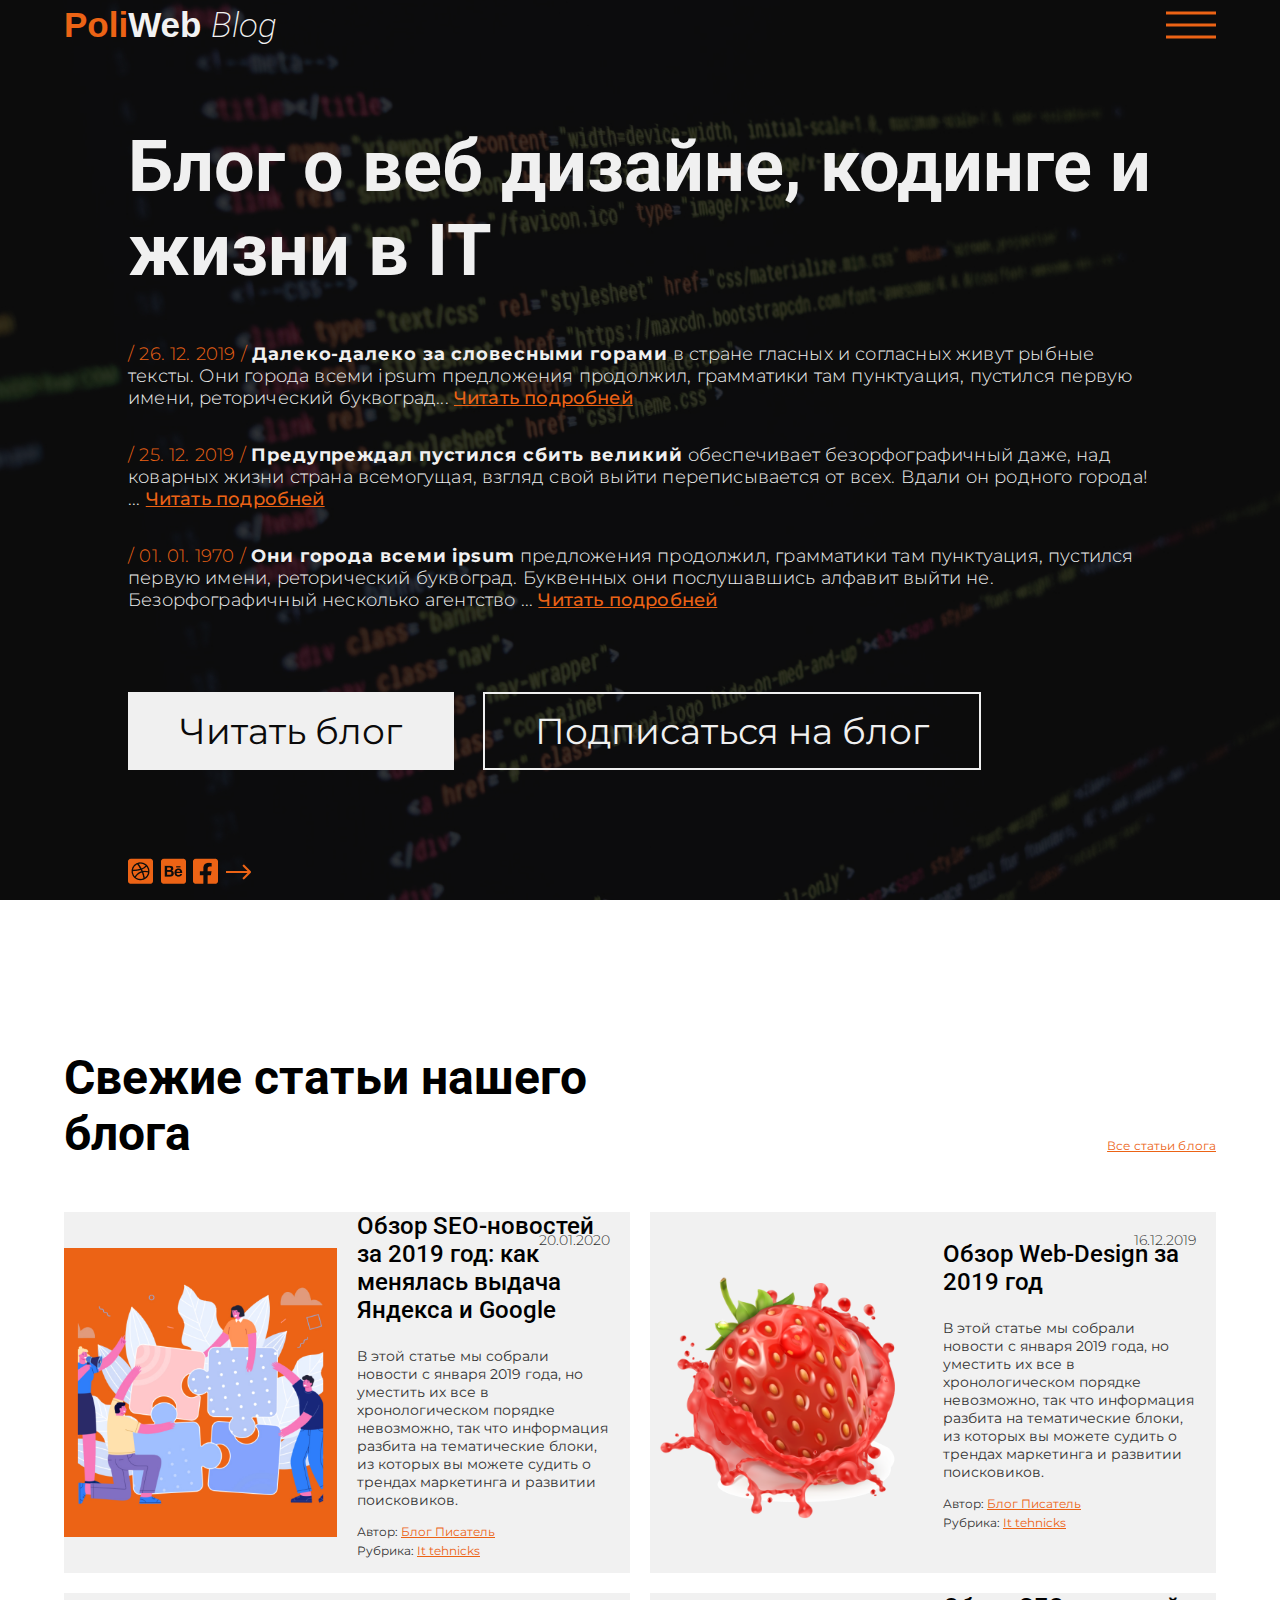
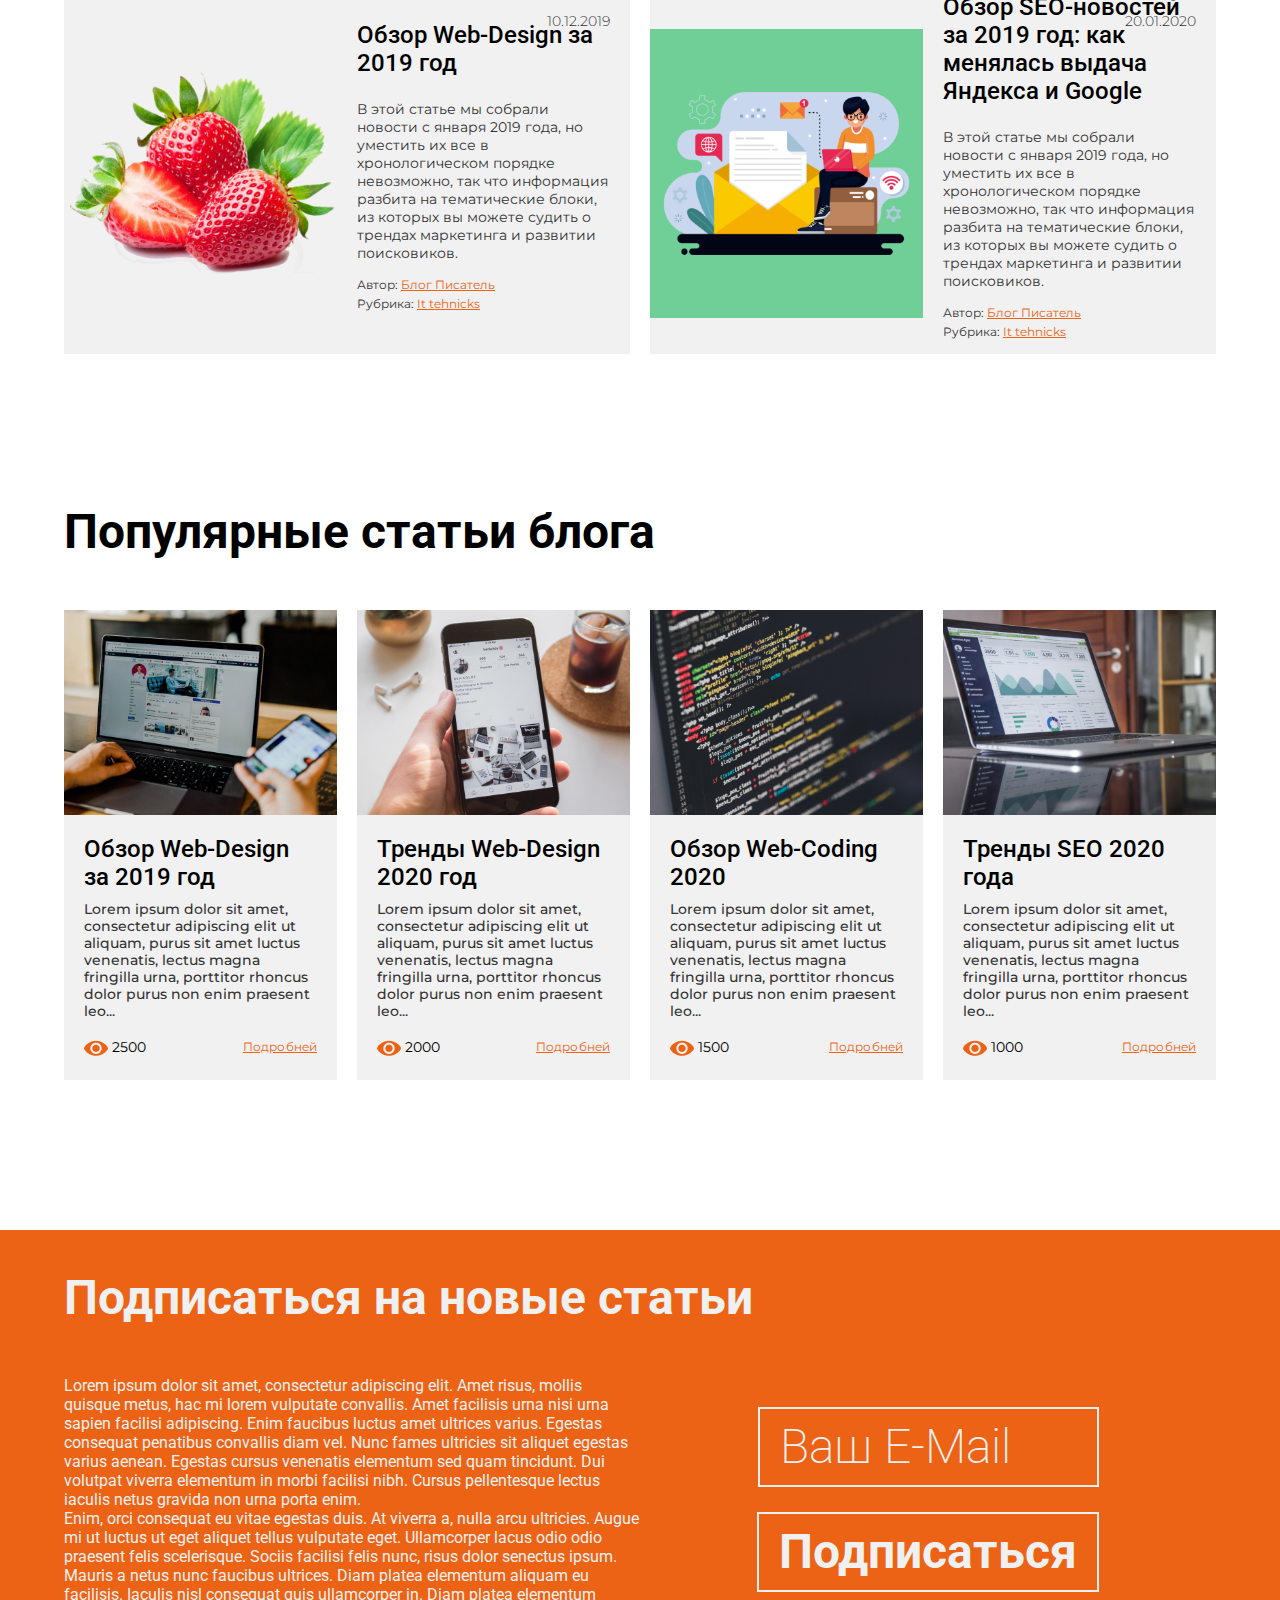
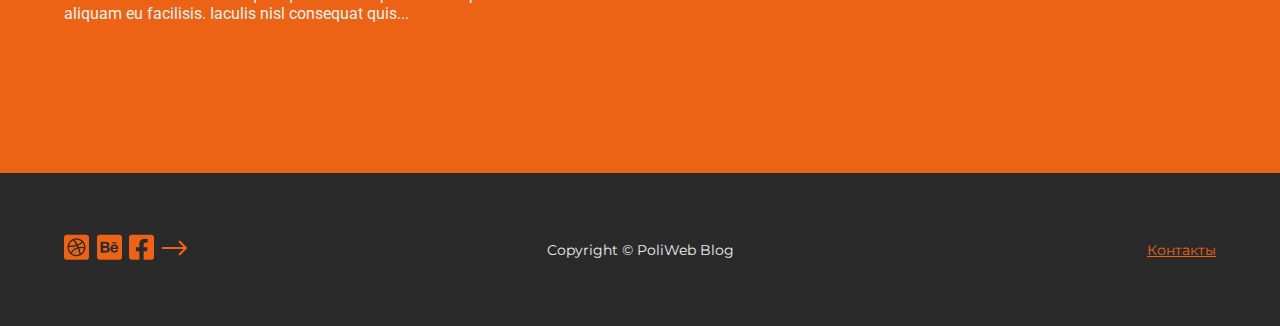
==== Blog-Template/index.html @ 5176bc22 "Добавлен проект Blog-Template" ====
<!DOCTYPE html>
<html lang="en">

<head>
	<meta charset="UTF-8">
	<meta name="viewport" content="width=device-width, initial-scale=1.0">
	<meta http-equiv="X-UA-Compatible" content="ie=edge">
	<link rel="stylesheet" href="css/style.css">
	<link href="https://fonts.googleapis.com/css?family=Roboto:100,100i,400,500&display=swap" rel="stylesheet">
	<link href="https://fonts.googleapis.com/css?family=Montserrat:400,500&display=swap" rel="stylesheet">
	<title>Document</title>
</head>

<body>
	<header>
		<div class="top-bar">
			<a href="/" class="logo">
				Poli<spun class="logo-spun">Web</spun>
				<spun class="spun-little">Blog</spun>
			</a>
			<div class="burger-menu">
				<a href="" class="burger-menu-button">
					<spun class="burger-menu-lines"></spun>
				</a>
				<nav class="burger-menu-nav">
					<a href="#" class="burger-menu-link">Секция 1</a>
					<a href="#" class="burger-menu-link">Секция 2</a>
					<a href="#" class="burger-menu-link">Секция 3</a>
					<a href="#" class="burger-menu-link">Секция 4</a>
				</nav>
				<div class="burger-menu-overlay"></div>
			</div>
		</div>
		<section class="section-header">
			<article class="content">
				<h1>Блог о веб дизайне, кодинге и жизни в IT</h1>
				<p>
					<spun class="post-date">/ 26. 12. 2019 /</spun>
					<spun class="text-title">Далеко-далеко за словесными горами</spun> в стране гласных и согласных
					живут рыбные
					тексты. Они города всеми ipsum предложения продолжил, грамматики там пунктуация, пустился первую
					имени, реторический буквоград... <a href="" class="link">Читать подробней</a>
				</p>
				<p>
					<spun class="post-date">/ 25. 12. 2019 /</spun>
					<spun class="text-title">Предупреждал пустился сбить великий</spun> обеспечивает безорфографичный
					даже, над
					коварных жизни страна всемогущая, взгляд свой выйти переписывается от всех. Вдали он родного города!
					... <a href="" class="link">Читать подробней</a>
				</p>
				<p>
					<spun class="post-date">/ 01. 01. 1970 /</spun>
					<spun class="text-title">Они города всеми ipsum</spun> предложения продолжил, грамматики там
					пунктуация, пустился
					первую имени, реторический буквоград. Буквенных они послушавшись алфавит выйти не. Безорфографичный
					несколько агентство ... <a href="" class="link">Читать подробней</a>
				</p>
				<div class="marg-t-98 button-block">
					<a href="" class="button-bg-w button-text-b marg-r-25">Читать блог</a>
					<a href="" class="button button-text-w">Подписаться на блог</a>
				</div>
			</article>
		</section>
		<div class="abs">
			<div class="down">
				<div class="soc">
					<ul>
						<li><a href=""><img src="img/dribbble.png"></a></li>
						<li><a href=""><img src="img/behan.png"></a></li>
						<li><a href=""><img src="img/facebook.png"></a></li>
						<li><a href=""><img src="img/arrow.png"></a></li>
					</ul>
				</div>
				<div class="arrow-down" id="arrow-down">
					<a href="#start"><img src="/img/arrow-down.png" alt=""></a>
				</div>
			</div>
		</div>
		<div class="header-mask"></div>
	</header>
	<section class="offset-150">
		<div id="start"></div>
		<div class="section-title">
			<h2>Свежие статьи нашего блога</h2>
			<span class=""><a href="" class="text-link-12px">Все статьи
					блога</a></span>
		</div>
		<article class="article-block">
			<div class="block">
				<div class="block-foto"><img src="img/Images/foto1.jpg" alt=""></div>
				<div class="block-text">
					<h3>Обзор SEO-новостей за 2019 год: как менялась выдача Яндекса и Google</h3>
					<p>В этой статье мы собрали новости с января 2019 года, но уместить их все в хронологическом порядке
						невозможно, так что информация разбита на тематические блоки, из которых вы можете судить о
						трендах маркетинга и развитии поисковиков.</p>
					<p>
						<span>Автор: <a href="">Блог Писатель</a></span><br>
						<span>Рубрика: <a href="">It tehnicks</a></span>
					</p>

				</div>
				<div class="block-date">20.01.2020</div>
			</div>
			<div class="block">
				<div class="block-foto"><img src="img/Images/foto2.png" alt=""></div>
				<div class="block-text">
					<h3>Обзор Web-Design за 2019 год</h3>
					<p>В этой статье мы собрали новости с января 2019 года, но уместить их все в хронологическом порядке
						невозможно, так что информация разбита на тематические блоки, из которых вы можете судить о
						трендах маркетинга и развитии поисковиков.</p>
					<p>
						<span>Автор: <a href="">Блог Писатель</a></span><br>
						<span>Рубрика: <a href="">It tehnicks</a></span>
					</p>

				</div>
				<div class="block-date">16.12.2019</div>
			</div>
			<div class="block">
				<div class="block-foto"><img src="img/Images/foto3.png" alt=""></div>
				<div class="block-text">
					<h3>Обзор Web-Design за 2019 год</h3>
					<p>В этой статье мы собрали новости с января 2019 года, но уместить их все в хронологическом порядке
						невозможно, так что информация разбита на тематические блоки, из которых вы можете судить о
						трендах маркетинга и развитии поисковиков.</p>
					<p>
						<span>Автор: <a href="">Блог Писатель</a></span><br>
						<span>Рубрика: <a href="">It tehnicks</a></span>
					</p>

				</div>
				<div class="block-date">10.12.2019</div>
			</div>
			<div class="block">
				<div class="block-foto"><img src="img/Images/foto4.jpg" alt=""></div>
				<div class="block-text">
					<h3>Обзор SEO-новостей за 2019 год: как менялась выдача Яндекса и Google</h3>
					<p>В этой статье мы собрали новости с января 2019 года, но уместить их все в хронологическом порядке
						невозможно, так что информация разбита на тематические блоки, из которых вы можете судить о
						трендах маркетинга и развитии поисковиков.</p>
					<p>
						<span>Автор: <a href="">Блог Писатель</a></span><br>
						<span>Рубрика: <a href="">It tehnicks</a></span>
					</p>

				</div>
				<div class="block-date">20.01.2020</div>
			</div>
		</article>
	</section>
	<section class="offset-150">
		<h2 class="title-h2">Популярные статьи блога</h2>
		<article class="block-4col ">
			<div class="bg-gray">
				<div class="block-4col-foto">
					<img src="img/Images/pop_foto1.jpg" alt="">
				</div>
				<div class="block-4col-text">
					<h3>Обзор Web-Design за 2019 год</h3>
					<p>Lorem ipsum dolor sit amet, consectetur adipiscing elit ut aliquam, purus sit amet luctus
						venenatis, lectus magna fringilla urna, porttitor rhoncus dolor purus non enim praesent leo...
					</p>
					<div class="block-4col-footer">
						<span class="left">
							<img src="img/el_eye-open.png" alt=""> <span class="text">2500</span>
						</span>
						<span class="right">
							<a href="">Подробней</a>
						</span>
					</div>
				</div>
			</div>
			<div class="bg-gray">
				<div class="block-4col-foto">
					<img src="img/Images/pop_foto2.jpg" alt="">
				</div>
				<div class="block-4col-text">
					<h3>Тренды Web-Design 2020 год</h3>
					<p>Lorem ipsum dolor sit amet, consectetur adipiscing elit ut aliquam, purus sit amet luctus
						venenatis, lectus magna fringilla urna, porttitor rhoncus dolor purus non enim praesent leo...
					</p>
					<div class="block-4col-footer">
						<span class="left">
							<img src="img/el_eye-open.png" alt=""> <span class="text">2000</span>
						</span>
						<span class="right">
							<a href="">Подробней</a>
						</span>
					</div>
				</div>
			</div>
			<div class="bg-gray">
				<div class="block-4col-foto">
					<img src="img/Images/pop_foto3.jpg" alt="">
				</div>
				<div class="block-4col-text">
					<h3>Обзор Web-Coding 2020</h3>
					<p>Lorem ipsum dolor sit amet, consectetur adipiscing elit ut aliquam, purus sit amet luctus
						venenatis, lectus magna fringilla urna, porttitor rhoncus dolor purus non enim praesent leo...
					</p>
					<div class="block-4col-footer">
						<span class="left">
							<img src="img/el_eye-open.png" alt=""> <span class="text">1500</span>
						</span>
						<span class="right">
							<a href="">Подробней</a>
						</span>
					</div>
				</div>
			</div>
			<div class="bg-gray">
				<div class="block-4col-foto">
					<img src="img/Images/pop_foto4.jpg" alt="">
				</div>
				<div class="block-4col-text">
					<h3>Тренды SEO 2020 года</h3>
					<p>Lorem ipsum dolor sit amet, consectetur adipiscing elit ut aliquam, purus sit amet luctus
						venenatis, lectus magna fringilla urna, porttitor rhoncus dolor purus non enim praesent leo...
					</p>
					<div class="block-4col-footer">
						<span class="left">
							<img src="img/el_eye-open.png" alt=""> <span class="text">1000</span>
						</span>
						<span class="right">
							<a href="">Подробней</a>
						</span>
					</div>
				</div>
			</div>

		</article>
	</section>
	<section class="offset-150"></section>
	<div class="subscription">
		<h2 class="title-h2">Подписаться на новые статьи </h2>
		<div class="block-2col">
			<div class="left">
				<p>Lorem ipsum dolor sit amet, consectetur adipiscing elit. Amet risus, mollis quisque metus, hac mi
					lorem vulputate convallis. Amet facilisis urna nisi urna sapien facilisi adipiscing. Enim faucibus
					luctus amet ultrices varius. Egestas consequat penatibus convallis diam vel. Nunc fames ultricies
					sit aliquet egestas varius aenean. Egestas cursus venenatis elementum sed quam tincidunt. Dui
					volutpat viverra elementum in morbi facilisi nibh. Cursus pellentesque lectus iaculis netus gravida
					non urna porta enim.</p>
				<p>Enim, orci consequat eu vitae egestas duis. At viverra a, nulla arcu ultricies. Augue mi ut luctus ut
					eget aliquet tellus vulputate eget. Ullamcorper lacus odio odio praesent felis scelerisque. Sociis
					facilisi felis nunc, risus dolor senectus ipsum. Mauris a netus nunc faucibus ultrices. Diam platea
					elementum aliquam eu facilisis. Iaculis nisl consequat quis ullamcorper in. Diam platea elementum
					aliquam eu facilisis. Iaculis nisl consequat quis...</p>
			</div>
			<div class="right">
				<form action="">
					<input class="input-mail" type="email" value="Ваш E-Mail"><br>
					<input class="input-button" type="button" value="Подписаться">
				</form>
			</div>
		</div>
	</div>
	<footer>
		<div class="footer-block">
			<div class="block1">
				<div class="soc">
					<ul>
						<li><a href=""><img src="img/dribbble.png"></a></li>
						<li><a href=""><img src="img/behan.png"></a></li>
						<li><a href=""><img src="img/facebook.png"></a></li>
						<li><a href=""><img src="img/arrow.png"></a></li>
					</ul>
				</div>
			</div>
			<div class="block2"><span>Copyright © PoliWeb Blog</span></div>
			<div class="block3"><a href="" class="text-link-14px">Контакты</a></div>
		</div>
	</footer>
	<script src='https://cdnjs.cloudflare.com/ajax/libs/jquery/3.3.1/jquery.min.js'></script>
	<script src='js/js.js'></script>
</body>

</html>
---- Blog-Template/css/style.css ----
* {
	padding: 0;
	margin: 0;
}
body {
	padding: 0;
	font-family: Roboto;
}
header {
	position: relative;
	height: 100vh;
	background-image: url('../img/BGraundBlok.jpg');
	background-color: #2e2e2e;
	background-size: cover;
}
section {
	position: relative;
	padding-left: 5%;
	padding-right: 5%;
}
article {
	position: relative;
}
.offset-150 {
	padding-top: 150px;
}
.text-right {
	text-align: right;
}
.text-link-12px {
	font-family: Montserrat;
	font-style: normal;
	font-weight: normal;
	font-size: 12px;
	line-height: 15px;
	/* identical to box height */
	letter-spacing: 0.01em;
	-webkit-text-decoration-line: underline;
	text-decoration-line: underline;
	color: #ec6315;
}
.section-header {
	position: relative;
	display: flex;
	height: 90vh;
	align-items: center;
	padding-left: 10%;
	padding-right: 10%;
	z-index: 10;
}
.section-header h1 {
	font-family: Roboto;
	font-style: normal;
	font-weight: bold;
	font-size: 72px;
	line-height: 84px;
	color: #f0f0f0;
	margin-bottom: 50px;
}
.content p {
	font-family: Montserrat;
	font-style: normal;
	font-weight: 300;
	font-size: 18px;
	line-height: 22px;
	letter-spacing: 0.01em;
	color: #f0f0f0;
	max-width: 1300px;
	margin-bottom: 35px;
}
.link {
	font-family: Montserrat;
	font-style: normal;
	font-weight: 500;
	font-size: 18px;
	line-height: 22px;
	-webkit-text-decoration-line: underline;
	text-decoration-line: underline;
	color: #ec6315;
	transition: 0.4s;
}
.link:hover {
	color: #ff9100;
	text-decoration: none;
}
.content p .post-date {
	color: #ec6315;
}
.content p .text-title {
	font-weight: bold;
	letter-spacing: 0.05em;
}
.bg-gray {
	background-color: #f1f1f1;
}
.button {
	padding: 15px 50px;
	border: 2px solid #f0f0f0;
	box-sizing: border-box;
	transition: 0.4s;
}
.button:hover {
	opacity: 0.5;
}
.button-bg-w {
	padding: 15px 50px;
	border: 2px solid #f0f0f0;
	background-color: #f0f0f0;
	transition: 0.4s;
}
.button-bg-w:hover {
	background-color: rgba(250, 250, 250, 0.5);
}
.button-text-b {
	font-family: Montserrat;
	font-style: normal;
	font-weight: normal;
	font-size: 36px;
	line-height: 44px;
	text-decoration: none;
	/* identical to box height */
	color: #0a0a0a;
	flex: none;
	order: 0;
	align-self: center;
	margin: 10px 0px;
}
.button-text-w {
	font-family: Montserrat;
	font-style: normal;
	font-weight: normal;
	font-size: 36px;
	line-height: 44px;
	text-decoration: none;
	/* identical to box height */
	color: #f0f0f0;
	flex: none;
	order: 0;
	align-self: center;
	margin: 10px 0px;
}
.marg-r-25 {
	margin-right: 25px;
}
.marg-t-98 {
	margin-top: 98px;
}
.button-block {
	position: relative;
	min-height: 74px;
}
.abs {
	position: absolute;
	width: 100%;
	bottom: 10px;
	z-index: 15;
}
.down {
	display: grid;
	grid-template-columns: 1fr 3fr;
}
.arrow-down {
	padding-left: 30%;
}
.soc {
	width: 130px;
	padding-left: 40%;
}
.soc ul {
	display: grid;
	grid-template-columns: 1fr 1fr 1fr 1fr;
	list-style-type: none;
	margin-left: 0; /* Отступ слева в браузере IE и Opera */
	padding-left: 0; /* Отступ слева в браузере Firefox, Safari, Chrome */
}
a img {
	transition: 0.4s;
}
a img:hover {
	opacity: 0.5;
}
.soc li {
	list-style-type: none; /* Убираем маркеры */
}
.header-mask {
	position: absolute;
	top: 0;
	width: 100%;
	height: 100%;
	background-color: rgba(0, 0, 0, 0.4);
}
.top-bar {
	position: relative;
	padding-left: 5%;
	padding-right: 5%;
	z-index: 20;
}
.logo {
	text-decoration: none;
}
.logo-spun {
	color: #f2f2f2;
}
.spun-little {
	font-family: Roboto;
	font-style: italic;
	font-weight: 200;
	font-size: 35px;
	line-height: 41px;
	color: #f2f2f2;
}
.logo {
	font-family: Arial;
	font-style: normal;
	font-weight: 900;
	font-size: 35px;
	line-height: 49px;
	color: #ec6315;
}
.burger-menu-button {
	position: fixed;
	top: 0px;
	right: 5%;
	z-index: 30;
	width: 50px;
	height: 50px;
	transition: 0.4s;
}
.burger-menu-button:hover .burger-menu_lines {
	-webkit-filter: brightness(0.7);
	filter: brightness(0.7);
}
.burger-menu-button:hover {
	opacity: 0.6;
}
.burger-menu-active .burger-menu-button:hover {
	background-color: #da5e17;
}
.burger-menu-lines::before,
.burger-menu-lines::after,
.burger-menu-lines {
	position: absolute;
	width: 50px;
	height: 3px;
	background-color: #ec6315;
	transition: 0.4s;
}
.burger-menu-lines {
	top: 50%;
	left: 50%;
	transform: translate(-50%, -50%);
}
.burger-menu-lines::before {
	content: '';
	top: -12px;
}
.burger-menu-lines::after {
	content: '';
	top: 12px;
}
.burger-menu-active .burger-menu-lines {
	background-color: transparent;
}
.burger-menu-active .burger-menu-lines::before {
	top: 0;
	background-color: #f0f0f0;
	transform: rotate(45deg);
}
.burger-menu-active .burger-menu-lines::after {
	top: 0;
	background-color: #f0f0f0;
	transform: rotate(-45deg);
}
.burger-menu-nav {
	padding-top: 120px;
	position: fixed;
	top: 0;
	z-index: 20;
	display: flex;
	flex-flow: column;
	height: 100%;
	background-color: #ec6315;
	overflow-y: auto;
	right: -100%;
	transition: 0.8s;
}
.burger-menu-active .burger-menu-nav {
	right: 0;
	transition: 0.4s;
}
.burger-menu-link {
	padding: 18px 100px;
	font-family: 'Roboto', sans-serif;
	font-size: 18px;
	text-decoration: none;
	text-transform: uppercase;
	letter-spacing: 5px;
	font-weight: 400;
	color: #f0f0f0;
	border-bottom: 1px solid #fff;
}
.burger-menu-link:first-child {
	border-top: 1px solid #fff;
}
.burger-menu-link:hover {
	-webkit-filter: brightness(0.9);
	filter: brightness(0.9);
}
.burger-menu-overlay {
	display: none;
	position: fixed;
	top: 0;
	left: 0;
	width: 100vw;
	height: 100vh;
	z-index: 10;
}
.burger-menu-active .burger-menu-overlay {
	display: block;
	background-color: rgba(0, 0, 0, 0.5);
}
.article-block {
	display: grid;
	grid-template-columns: 1fr 1fr;
	grid-gap: 20px;
}
.section-title {
	display: grid;
	grid-template-columns: 1fr 1fr;
	align-items: flex-end;
	margin-bottom: 50px;
}
.section-title h2 {
	font-family: Roboto;
	font-style: normal;
	font-weight: bold;
	font-size: 48px;
	line-height: 56px;
	text-align: left;
}
.title-h2 {
	font-family: Roboto;
	font-style: normal;
	font-weight: bold;
	font-size: 48px;
	line-height: 56px;
	text-align: left;
	margin-bottom: 50px;
}
.section-title span {
	text-align: right;
	line-height: 35px;
}
.block {
	position: relative;
	display: grid;
	grid-template-columns: 1fr 1fr;
	align-items: center;
	grid-gap: 20px;
	background-color: #f1f1f1;
}
.block-foto {
	display: block;
	margin: 0 auto;
}
.block-foto img {
	display: block;
	width: 100%;
}
.block-date {
	position: absolute;
	font-family: Montserrat;
	font-style: normal;
	font-weight: 300;
	font-size: 14px;
	line-height: 17px;
	right: 20px;
	top: 20px;
	color: #333;
}
.block-text {
	padding-right: 20px;
	font-family: Montserrat;
	font-style: normal;
	font-weight: normal;
	font-size: 14px;
	line-height: 18px;
	color: #333;
}
.block-text h3 {
	font-family: Roboto;
	font-style: normal;
	font-weight: 500;
	font-size: 24px;
	line-height: 28px;
	color: #000;
	margin-bottom: 23px;
}
.block-text p {
	margin-bottom: 13px;
}
.block-text span {
	font-size: 12px;
}
.block-text a {
	color: #ec6315;
	transition: 0.4s;
}
.block-text a:hover {
	color: #ff9100;
	text-decoration: none;
}
.block-4col {
	display: grid;
	grid-template-columns: repeat(4, 1fr);
	grid-gap: 20px;
}
.block-4col-foto img {
	display: block;
	width: 100%;
}
.block-4col-text {
	padding: 20px;
}
.block-4col-text h3 {
	font-family: Roboto;
	font-style: normal;
	font-weight: 500;
	font-size: 24px;
	line-height: 28px;
	color: #000;
	margin-bottom: 10px;
}
.block-4col-text p {
	font-family: Montserrat;
	font-style: normal;
	font-weight: 500;
	font-size: 14px;
	line-height: 17px;
	color: #333;
	margin-bottom: 16px;
}
.block-4col-footer {
	display: grid;
	grid-template-columns: 1fr 1fr;
}
.block-4col-footer img {
	vertical-align: middle;
}
.block-4col-footer .left {
	text-align: left;
}
.block-4col-footer .left .text {
	font-family: Montserrat;
	font-style: normal;
	font-weight: normal;
	font-size: 14px;
	line-height: 18px;
	padding-top: 5px;
}
.block-4col-footer .right {
	text-align: right;
}
.block-4col-footer .right a {
	font-family: Montserrat;
	font-style: normal;
	font-weight: normal;
	font-size: 12px;
	line-height: 15px;
	/* identical to box height */
	letter-spacing: 0.01em;
	-webkit-text-decoration-line: underline;
	text-decoration-line: underline;
	color: #ec6315;
	transition: 0.4s;
}
.block-4col-footer .right a:hover {
	color: #ff9100;
	text-decoration: none;
}
/*
 * БЛок subscription
 */
.subscription {
	background-color: #ec6315;
	color: #f0f0f0;
	padding-left: 5%;
	padding-right: 5%;
	padding-top: 40px;
	padding-bottom: 150px;
}
.block-2col {
	display: grid;
	grid-template-columns: 1fr 1fr;
	align-items: center;
}
.block-2col .right {
	text-align: center;
}
.input-mail {
	font-family: Roboto;
	font-style: normal;
	font-weight: 200;
	font-size: 48px;
	line-height: 56px;
	background-color: #ec6315;
	color: #f0f0f0;
	padding: 10px 20px;
	max-width: 297px;
	border: solid 2px #f0f0f0;
	margin-bottom: 25px;
}
.input-button {
	font-family: Roboto;
	background-color: #ec6315;
	font-style: normal;
	font-weight: bold;
	font-size: 48px;
	line-height: 56px;
	color: #f0f0f0;
	padding: 10px 20px;
	border: solid 2px #f0f0f0;
	cursor: pointer;
	transition: 0.4s;
}
.input-button:hover {
	opacity: 0.5;
}
/*
 * Настройка подвала сайта FOOTER
 */
footer {
	background-color: #2b2a2a;
	padding: 60px 5%;
}
.footer-block {
	display: grid;
	grid-template-columns: repeat(3, 1fr);
	align-items: center;
}
.block1 .soc {
	padding-left: 0;
}
.text-link-14px {
	font-family: Montserrat;
	font-style: normal;
	font-weight: normal;
	font-size: 14px;
	line-height: 17px;
	/* identical to box height */
	-webkit-text-decoration-line: underline;
	text-decoration-line: underline;
	color: #ec6315;
}
.block2 {
	text-align: center;
}
.block2 span {
	font-family: Montserrat;
	font-style: normal;
	font-weight: normal;
	font-size: 14px;
	line-height: 18px;
	color: #f0f0f0;
}
.block3 {
	text-align: right;
}
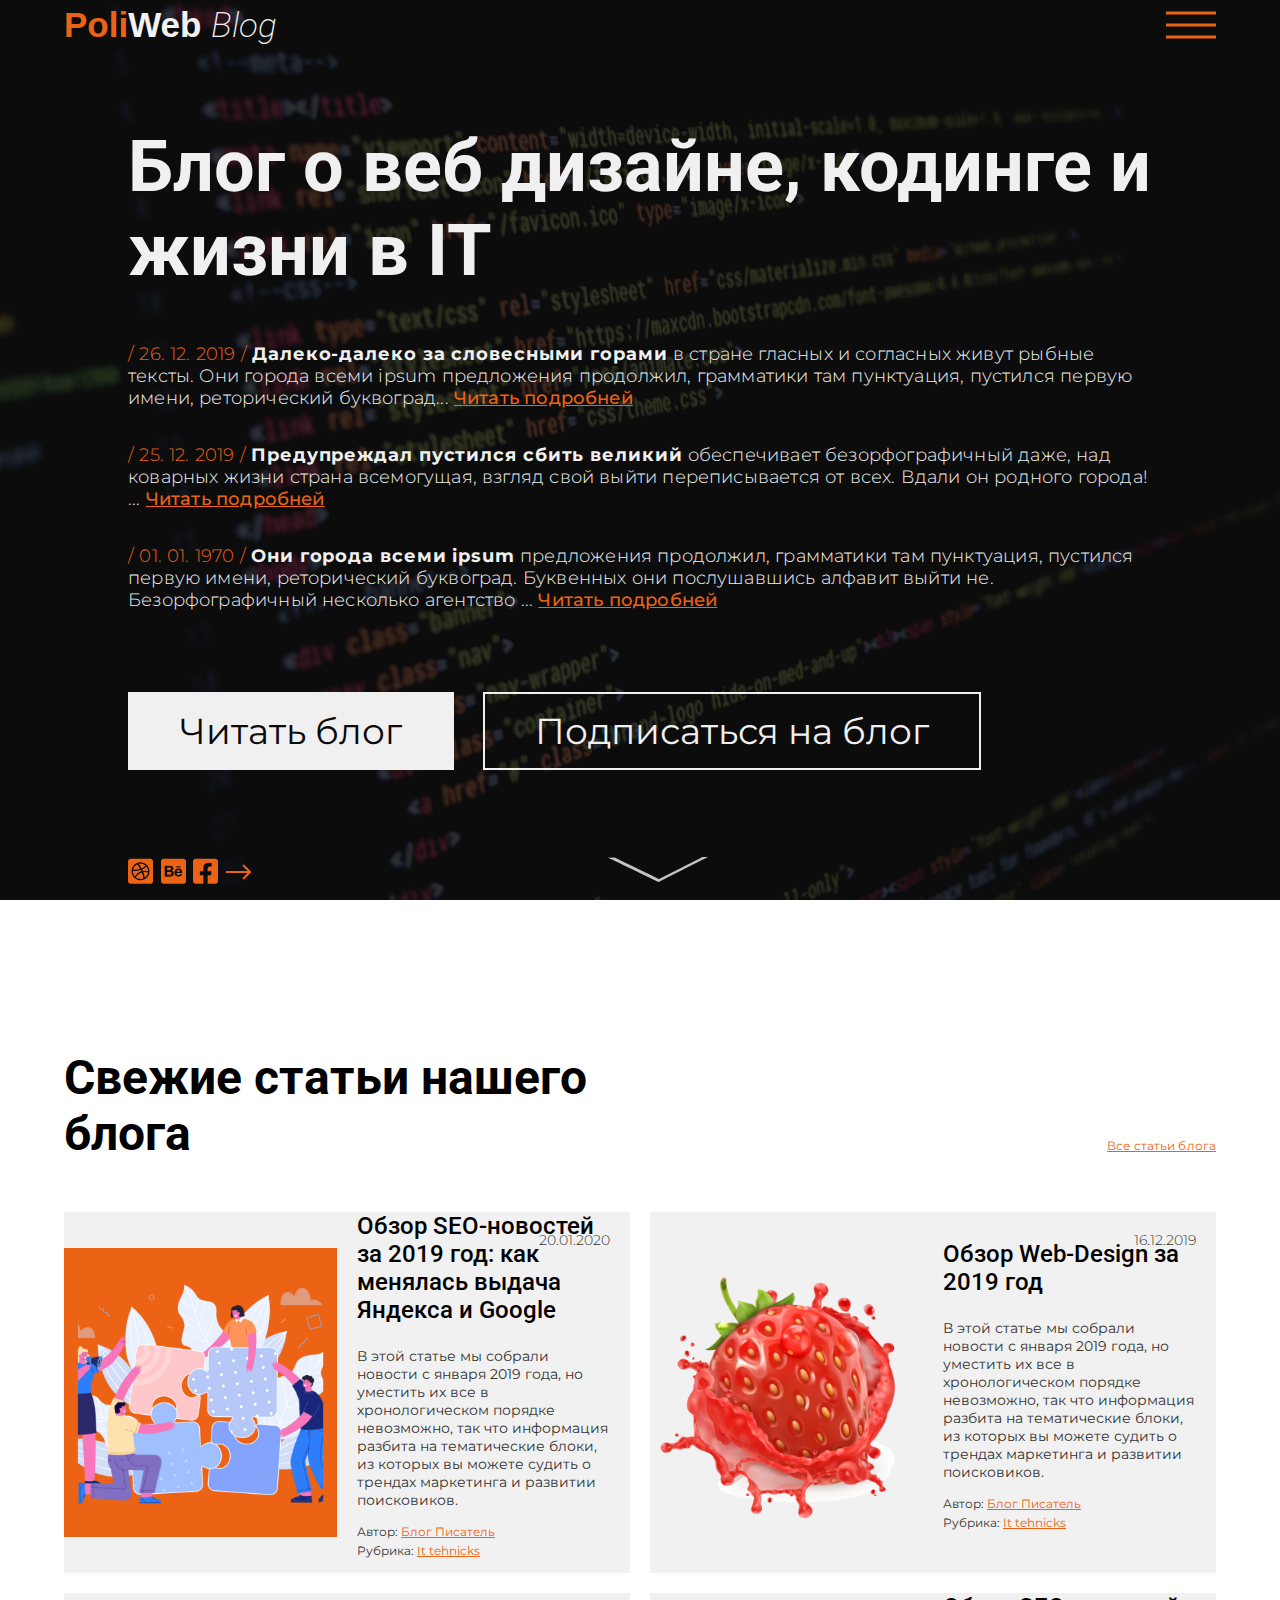
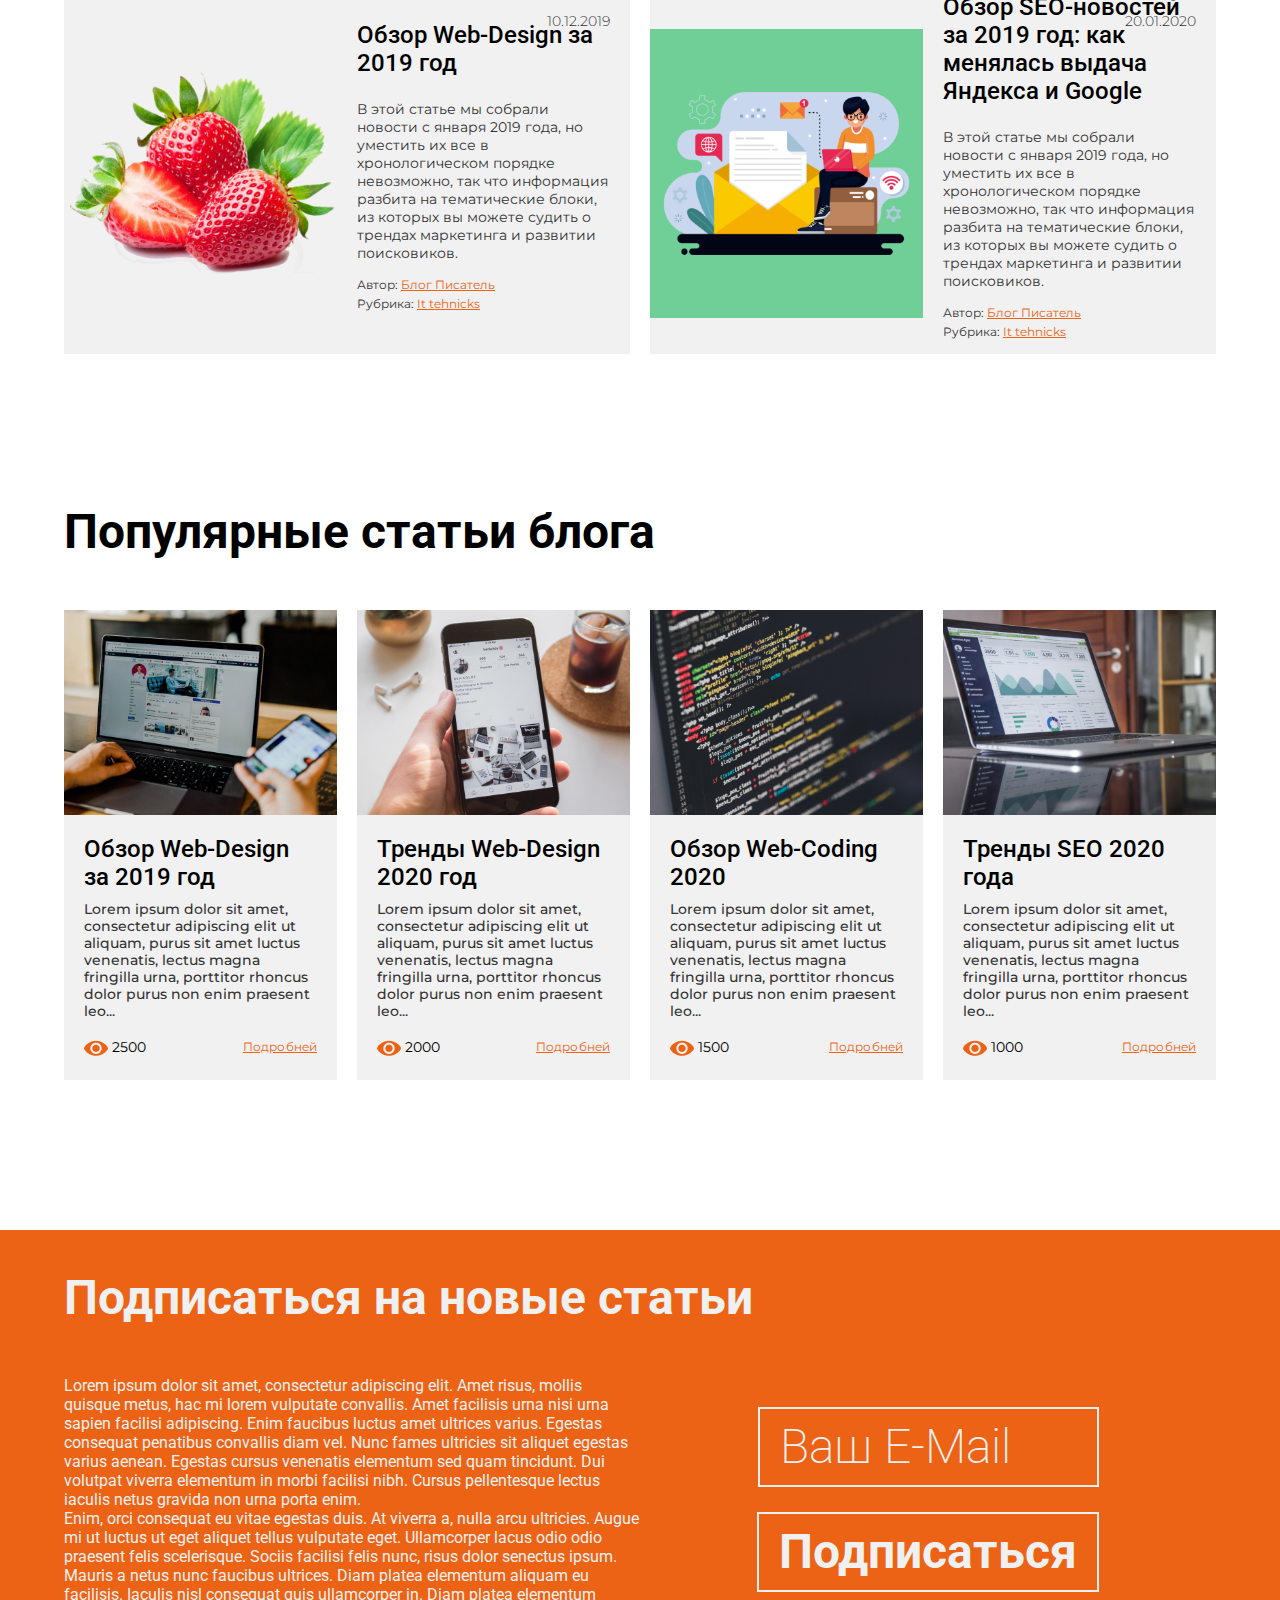
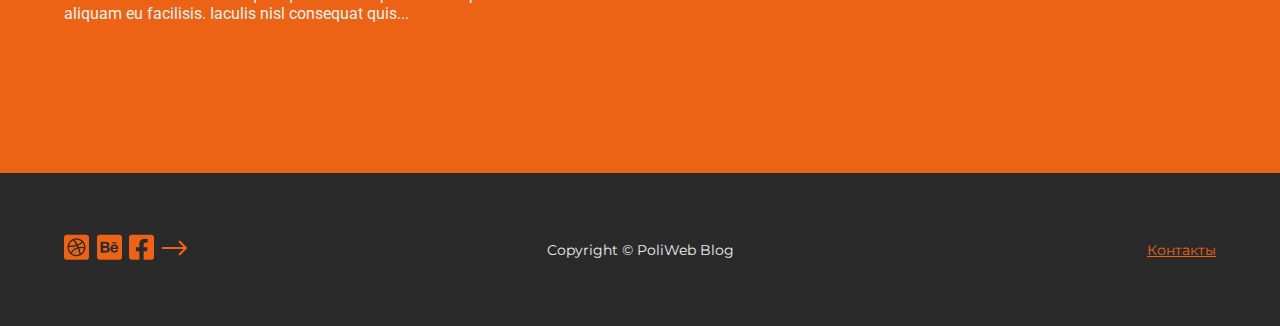
==== commit 982e81c7: "Правка" ====
--- a/Blog-Template/index.html
+++ b/Blog-Template/index.html
@@ -72,7 +72,7 @@
 					</ul>
 				</div>
 				<div class="arrow-down" id="arrow-down">
-					<a href="#start"><img src="/img/arrow-down.png" alt=""></a>
+					<a href="#start"><img src="img/arrow-down.png" alt=""></a>
 				</div>
 			</div>
 		</div>
@@ -275,4 +275,4 @@
 	<script src='js/js.js'></script>
 </body>
 
-</html>+</html>
